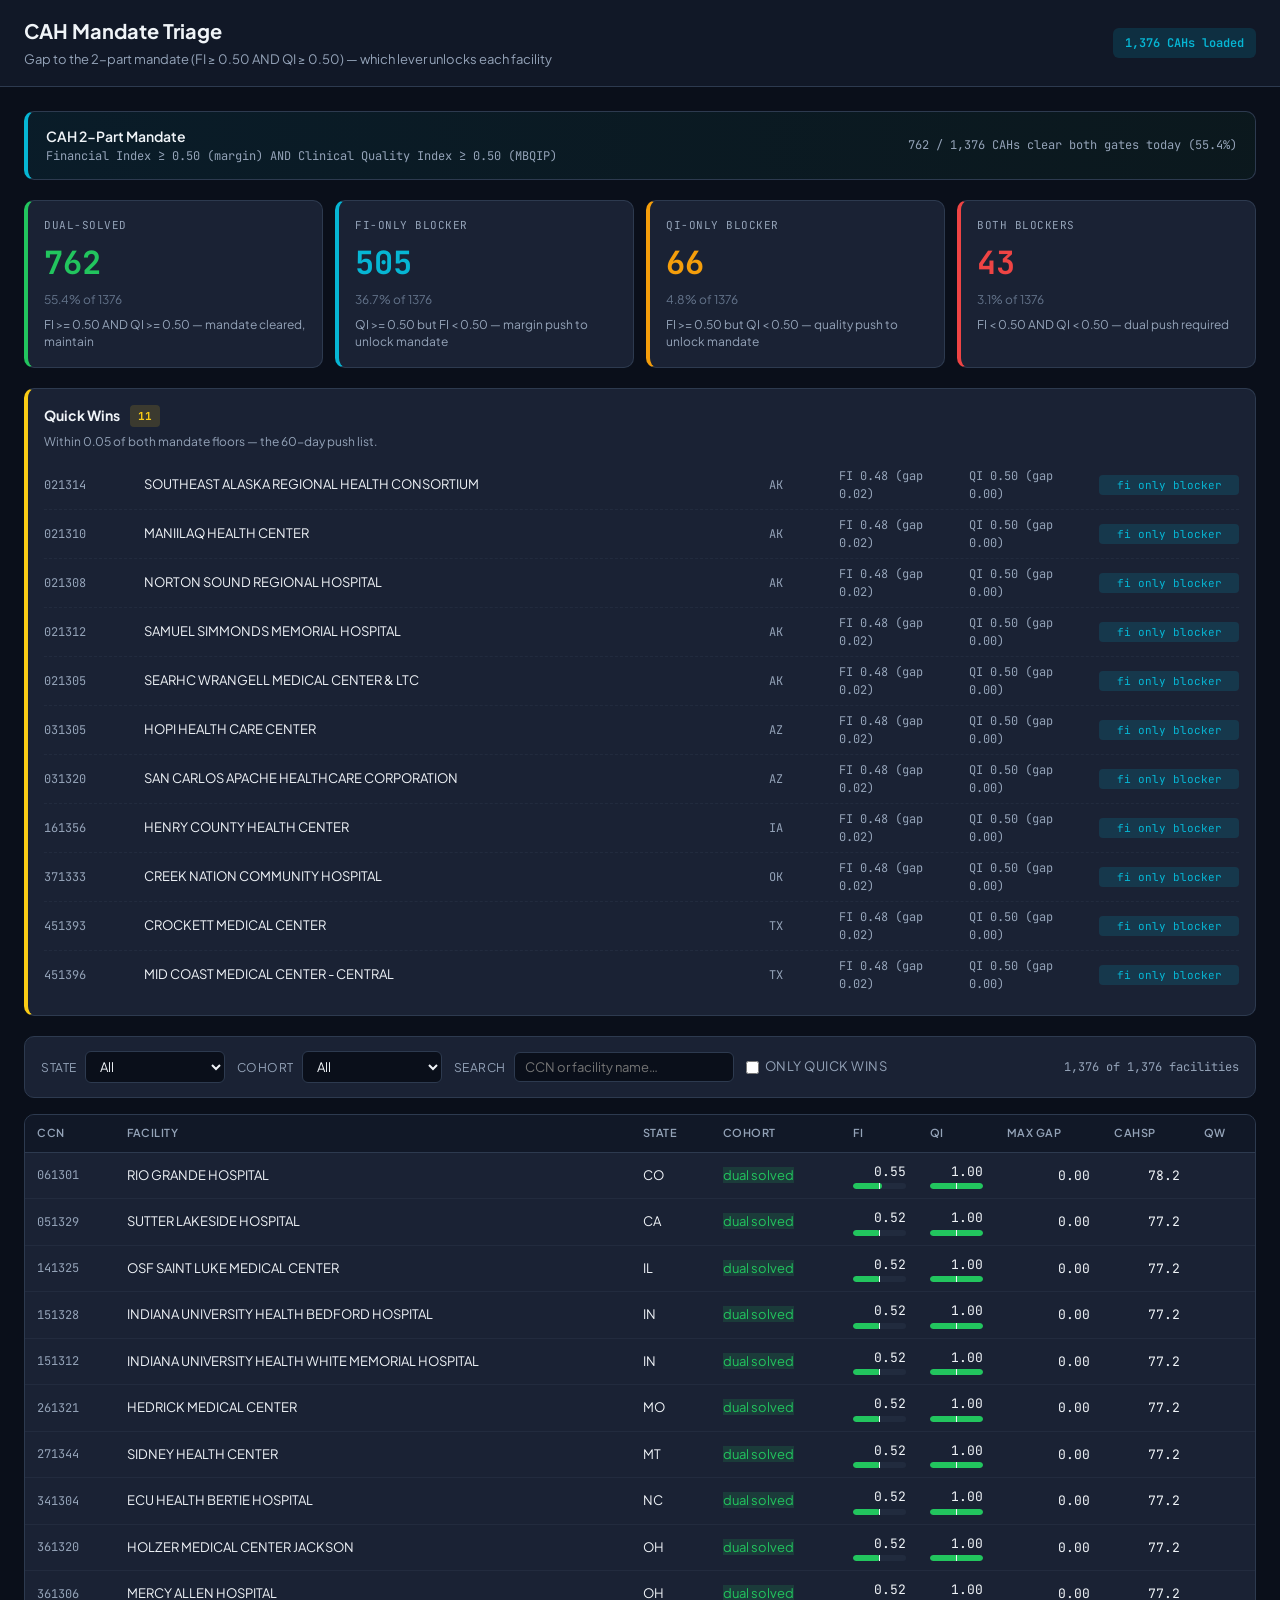
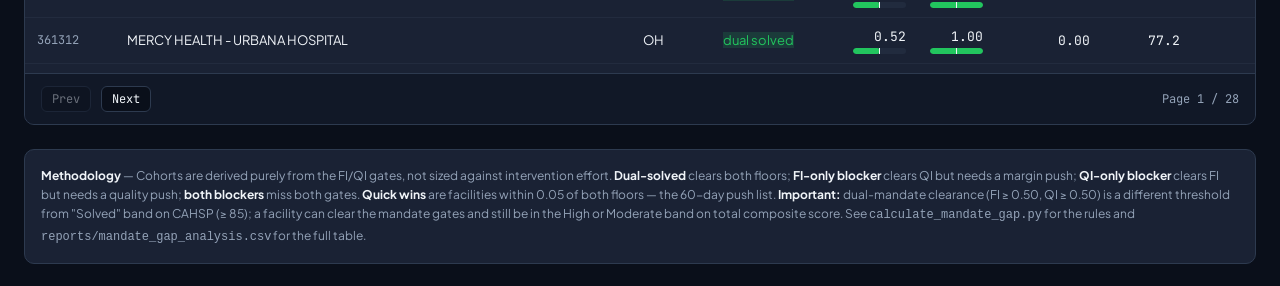
==== dashboard/mandate.html @ de5545c9 "feat(mandate): add 2-part mandate gap analysis and triage dashboard Classify every CAH against the d" ====
<!DOCTYPE html>
<html lang="en">
<head>
<meta charset="UTF-8">
<meta name="viewport" content="width=device-width, initial-scale=1.0">
<title>CAH Mandate Triage — Gap to FI ≥ 0.50 AND QI ≥ 0.50</title>
<link rel="preconnect" href="https://fonts.googleapis.com">
<link rel="preconnect" href="https://fonts.gstatic.com" crossorigin>
<link href="https://fonts.googleapis.com/css2?family=JetBrains+Mono:wght@400;500;600&family=Plus+Jakarta+Sans:wght@400;500;600;700&display=swap" rel="stylesheet">
<style>
:root {
    --bg-primary: #0a0f1a;
    --bg-secondary: #111827;
    --bg-card: #1a2234;
    --border: #2d3a4f;
    --text-primary: #f0f4f8;
    --text-secondary: #94a3b8;
    --text-muted: #64748b;
    --solved: #22c55e;
    --qi-blocker: #f59e0b;
    --fi-blocker: #06b6d4;
    --both-blockers: #ef4444;
    --accent: #06b6d4;
    --quick-win: #facc15;
}
* { margin: 0; padding: 0; box-sizing: border-box; }
body {
    font-family: 'Plus Jakarta Sans', system-ui, sans-serif;
    background: var(--bg-primary); color: var(--text-primary);
    min-height: 100vh; line-height: 1.5;
}
.container { max-width: 1600px; margin: 0 auto; padding: 24px; }
header {
    display: flex; justify-content: space-between; align-items: center;
    padding: 16px 24px; background: var(--bg-secondary);
    border-bottom: 1px solid var(--border);
}
header h1 { font-size: 20px; font-weight: 700; }
header .subtitle { color: var(--text-secondary); font-size: 13px; margin-top: 4px; }
.status-chip {
    display: inline-block; padding: 6px 12px; border-radius: 6px;
    font-size: 12px; font-weight: 600; background: rgba(6, 182, 212, 0.15);
    color: var(--accent); font-family: 'JetBrains Mono', monospace;
}

.cohort-grid { display: grid; grid-template-columns: repeat(4, 1fr); gap: 12px; margin-bottom: 20px; }
.cohort-card {
    background: var(--bg-card); border: 1px solid var(--border);
    border-left-width: 4px;
    border-radius: 10px; padding: 16px;
}
.cohort-card.dual_solved { border-left-color: var(--solved); }
.cohort-card.qi_only_blocker { border-left-color: var(--qi-blocker); }
.cohort-card.fi_only_blocker { border-left-color: var(--fi-blocker); }
.cohort-card.both_blockers { border-left-color: var(--both-blockers); }
.cohort-card .label {
    font-family: 'JetBrains Mono', monospace; font-size: 11px;
    color: var(--text-secondary); text-transform: uppercase; letter-spacing: 0.5px;
}
.cohort-card .value {
    font-size: 32px; font-weight: 700; margin: 6px 0 4px 0;
    font-family: 'JetBrains Mono', monospace;
}
.cohort-card.dual_solved .value { color: var(--solved); }
.cohort-card.qi_only_blocker .value { color: var(--qi-blocker); }
.cohort-card.fi_only_blocker .value { color: var(--fi-blocker); }
.cohort-card.both_blockers .value { color: var(--both-blockers); }
.cohort-card .pct { font-size: 12px; color: var(--text-muted); margin-bottom: 8px; }
.cohort-card .desc { font-size: 12px; color: var(--text-secondary); line-height: 1.4; }

.mandate-banner {
    background: linear-gradient(90deg, rgba(6, 182, 212, 0.08), rgba(34, 197, 94, 0.05));
    border: 1px solid var(--border); border-left: 4px solid var(--accent);
    padding: 14px 18px; border-radius: 10px; margin-bottom: 20px;
    display: flex; justify-content: space-between; align-items: center; gap: 16px;
}
.mandate-banner .title { font-weight: 600; font-size: 14px; }
.mandate-banner .gates {
    font-family: 'JetBrains Mono', monospace; color: var(--text-secondary);
    font-size: 12px;
}

.quick-wins {
    background: var(--bg-card); border: 1px solid var(--border);
    border-left: 4px solid var(--quick-win);
    border-radius: 10px; padding: 16px; margin-bottom: 20px;
}
.quick-wins h2 { font-size: 14px; margin-bottom: 6px; display: flex; align-items: center; gap: 10px; }
.quick-wins .badge {
    display: inline-block; background: rgba(250, 204, 21, 0.15);
    color: var(--quick-win); font-family: 'JetBrains Mono', monospace;
    font-size: 11px; padding: 3px 8px; border-radius: 4px;
}
.quick-wins .hint { color: var(--text-secondary); font-size: 12px; margin-bottom: 10px; }
.quick-wins ul { list-style: none; }
.quick-wins li {
    display: grid; grid-template-columns: 90px 1fr 60px 120px 120px 140px;
    gap: 10px; padding: 6px 0; font-size: 13px;
    border-bottom: 1px dashed rgba(45, 58, 79, 0.4);
    align-items: center;
}
.quick-wins li:last-child { border-bottom: none; }
.quick-wins li .ccn { font-family: 'JetBrains Mono', monospace; color: var(--text-secondary); font-size: 12px; }
.quick-wins li .name { color: var(--text-primary); }
.quick-wins li .st { font-family: 'JetBrains Mono', monospace; color: var(--text-secondary); font-size: 12px; }
.quick-wins li .gap {
    font-family: 'JetBrains Mono', monospace; font-size: 12px;
    color: var(--text-secondary);
}
.quick-wins li .cohort-tag {
    font-family: 'JetBrains Mono', monospace; font-size: 11px;
    padding: 2px 8px; border-radius: 4px; text-align: center;
}
.cohort-tag.qi_only_blocker { background: rgba(245, 158, 11, 0.15); color: var(--qi-blocker); }
.cohort-tag.fi_only_blocker { background: rgba(6, 182, 212, 0.15); color: var(--fi-blocker); }
.cohort-tag.both_blockers { background: rgba(239, 68, 68, 0.15); color: var(--both-blockers); }
.cohort-tag.dual_solved { background: rgba(34, 197, 94, 0.15); color: var(--solved); }

.filters {
    display: flex; gap: 12px; margin-bottom: 16px; flex-wrap: wrap;
    background: var(--bg-card); border: 1px solid var(--border);
    border-radius: 10px; padding: 14px 16px; align-items: center;
}
.filters label { font-size: 12px; color: var(--text-secondary); text-transform: uppercase; letter-spacing: 0.5px; margin-right: 8px; }
.filters select, .filters input[type="text"] {
    background: var(--bg-primary); color: var(--text-primary);
    border: 1px solid var(--border); border-radius: 6px;
    padding: 6px 10px; font-family: inherit; font-size: 13px; min-width: 140px;
}
.filters input[type="text"] { min-width: 220px; }
.filters .count-chip { margin-left: auto; font-family: 'JetBrains Mono', monospace; font-size: 12px; color: var(--text-secondary); }
.filters .quick-win-toggle {
    display: inline-flex; align-items: center; gap: 6px;
    color: var(--text-secondary); font-size: 13px; cursor: pointer;
}
.filters .quick-win-toggle input { accent-color: var(--quick-win); }

.table-wrap { background: var(--bg-card); border: 1px solid var(--border); border-radius: 10px; overflow: hidden; }
table.facility-table { width: 100%; border-collapse: collapse; font-size: 13px; }
.facility-table th {
    position: sticky; top: 0; background: var(--bg-secondary); color: var(--text-secondary);
    text-align: left; font-weight: 600; font-size: 11px; text-transform: uppercase; letter-spacing: 0.5px;
    padding: 10px 12px; border-bottom: 1px solid var(--border); cursor: pointer; user-select: none;
}
.facility-table th:hover { color: var(--text-primary); }
.facility-table tbody tr { border-bottom: 1px solid rgba(45, 58, 79, 0.4); }
.facility-table tbody tr:hover { background: rgba(6, 182, 212, 0.06); }
.facility-table tbody tr.qw-row { background: rgba(250, 204, 21, 0.04); }
.facility-table td { padding: 9px 12px; color: var(--text-primary); }
.facility-table td.mono { font-family: 'JetBrains Mono', monospace; font-size: 12px; color: var(--text-secondary); }
.facility-table td.numeric { font-family: 'JetBrains Mono', monospace; text-align: right; }
.bar {
    position: relative; background: rgba(45, 58, 79, 0.4);
    border-radius: 4px; height: 6px; width: 100%; max-width: 120px;
    margin-top: 2px; overflow: hidden;
}
.bar .fill { position: absolute; left: 0; top: 0; bottom: 0; border-radius: 4px; }
.bar .floor-line {
    position: absolute; top: -2px; bottom: -2px; width: 1px;
    background: var(--text-primary); left: 50%;
}
.bar .fill.fi { background: var(--fi-blocker); }
.bar .fill.qi { background: var(--qi-blocker); }
.bar .fill.pass { background: var(--solved); }
.qw-badge {
    font-family: 'JetBrains Mono', monospace; font-size: 10px;
    padding: 2px 6px; border-radius: 4px;
    background: rgba(250, 204, 21, 0.15); color: var(--quick-win);
}

.pager { display: flex; gap: 10px; padding: 12px 16px; align-items: center; border-top: 1px solid var(--border); background: var(--bg-secondary); font-family: 'JetBrains Mono', monospace; font-size: 12px; color: var(--text-secondary); }
.pager button { background: var(--bg-primary); color: var(--text-primary); border: 1px solid var(--border); border-radius: 6px; padding: 4px 10px; font-family: inherit; font-size: 12px; cursor: pointer; }
.pager button:disabled { opacity: 0.4; cursor: not-allowed; }
.pager .pager-info { margin-left: auto; }

.loading { text-align: center; padding: 40px; color: var(--text-muted); }
.methodology {
    margin-top: 24px; padding: 16px; border: 1px solid var(--border);
    background: var(--bg-card); border-radius: 10px;
    font-size: 12px; color: var(--text-secondary); line-height: 1.6;
}
.methodology strong { color: var(--text-primary); }
</style>
</head>
<body>
<header>
    <div>
        <h1>CAH Mandate Triage</h1>
        <div class="subtitle">Gap to the 2-part mandate (FI ≥ 0.50 AND QI ≥ 0.50) — which lever unlocks each facility</div>
    </div>
    <div class="status-chip" id="data-status">Loading…</div>
</header>

<div class="container">
    <div class="mandate-banner">
        <div>
            <div class="title">CAH 2-Part Mandate</div>
            <div class="gates">Financial Index ≥ 0.50 (margin) AND Clinical Quality Index ≥ 0.50 (MBQIP)</div>
        </div>
        <div id="mandate-progress" class="gates"></div>
    </div>

    <div class="cohort-grid" id="cohort-grid"></div>

    <div class="quick-wins" id="quick-wins"></div>

    <div class="filters">
        <div><label>State</label><select id="filter-state"><option value="">All</option></select></div>
        <div><label>Cohort</label><select id="filter-cohort">
            <option value="">All</option>
            <option value="dual_solved">Dual-solved</option>
            <option value="qi_only_blocker">QI-only blocker</option>
            <option value="fi_only_blocker">FI-only blocker</option>
            <option value="both_blockers">Both blockers</option>
        </select></div>
        <div><label>Search</label><input type="text" id="filter-search" placeholder="CCN or facility name…"></div>
        <label class="quick-win-toggle"><input type="checkbox" id="filter-qw"> Only quick wins</label>
        <span class="count-chip" id="count-chip"></span>
    </div>

    <div class="table-wrap">
        <div style="max-height: 62vh; overflow: auto;">
            <table class="facility-table">
                <thead>
                    <tr>
                        <th data-sort="ccn">CCN</th>
                        <th data-sort="facility_name">Facility</th>
                        <th data-sort="state">State</th>
                        <th data-sort="cohort">Cohort</th>
                        <th data-sort="fi">FI</th>
                        <th data-sort="qi">QI</th>
                        <th data-sort="max_gap">Max Gap</th>
                        <th data-sort="cahsp">CAHSP</th>
                        <th data-sort="is_quick_win">QW</th>
                    </tr>
                </thead>
                <tbody id="facility-tbody">
                    <tr><td colspan="9" class="loading">Loading facilities…</td></tr>
                </tbody>
            </table>
        </div>
        <div class="pager">
            <button id="prev-btn">Prev</button>
            <button id="next-btn">Next</button>
            <span class="pager-info" id="pager-info"></span>
        </div>
    </div>

    <div class="methodology">
        <strong>Methodology</strong> — Cohorts are derived purely from the FI/QI gates, not sized against intervention effort.
        <strong>Dual-solved</strong> clears both floors; <strong>FI-only blocker</strong> clears QI but needs a margin push;
        <strong>QI-only blocker</strong> clears FI but needs a quality push; <strong>both blockers</strong> miss both gates.
        <strong>Quick wins</strong> are facilities within 0.05 of both floors — the 60-day push list.
        <strong>Important:</strong> dual-mandate clearance (FI ≥ 0.50, QI ≥ 0.50) is a different threshold from
        "Solved" band on CAHSP (≥ 85); a facility can clear the mandate gates and still be in the High or Moderate band
        on total composite score. See <code>calculate_mandate_gap.py</code> for the rules and
        <code>reports/mandate_gap_analysis.csv</code> for the full table.
    </div>
</div>

<script>
const REPORTS = '../reports/';
const PAGE_SIZE = 50;
const FI_FLOOR = 0.5;
const QI_FLOOR = 0.5;

let rows = [];
let filtered = [];
let sortKey = 'max_gap';
let sortDesc = false;
let page = 0;

async function fetchCSV(path) {
    const text = await fetch(path).then(r => r.text());
    const lines = text.split(/\r?\n/).filter(Boolean);
    const header = parseCSVLine(lines[0]);
    return lines.slice(1).map(line => {
        const vals = parseCSVLine(line);
        const obj = {}; header.forEach((k, i) => obj[k] = vals[i]);
        return obj;
    });
}
function parseCSVLine(line) {
    const out = []; let cur = '', inQ = false;
    for (let i = 0; i < line.length; i++) {
        const c = line[i];
        if (inQ) {
            if (c === '"' && line[i+1] === '"') { cur += '"'; i++; }
            else if (c === '"') inQ = false;
            else cur += c;
        } else {
            if (c === ',') { out.push(cur); cur = ''; }
            else if (c === '"') inQ = true;
            else cur += c;
        }
    }
    out.push(cur); return out;
}

function renderCohorts(summary) {
    const order = ['dual_solved', 'fi_only_blocker', 'qi_only_blocker', 'both_blockers'];
    const labels = {
        dual_solved: 'Dual-Solved',
        fi_only_blocker: 'FI-Only Blocker',
        qi_only_blocker: 'QI-Only Blocker',
        both_blockers: 'Both Blockers',
    };
    document.getElementById('cohort-grid').innerHTML = order.map(k => {
        const c = summary.cohorts[k] || { count: 0, description: '' };
        const pct = summary.total_facilities
            ? (c.count / summary.total_facilities * 100).toFixed(1)
            : '0.0';
        return `<div class="cohort-card ${k}">
            <div class="label">${labels[k]}</div>
            <div class="value">${c.count}</div>
            <div class="pct">${pct}% of ${summary.total_facilities}</div>
            <div class="desc">${c.description}</div>
        </div>`;
    }).join('');

    const dual = summary.cohorts.dual_solved?.count || 0;
    const total = summary.total_facilities || 0;
    const pct = total ? (dual / total * 100).toFixed(1) : '0.0';
    document.getElementById('mandate-progress').textContent =
        `${dual.toLocaleString()} / ${total.toLocaleString()} CAHs clear both gates today (${pct}%)`;
}

function renderQuickWins(summary) {
    const qw = summary.quick_wins || { count: 0, facilities: [], headroom: 0.05 };
    const container = document.getElementById('quick-wins');
    if (!qw.count) {
        container.innerHTML = `
            <h2>Quick Wins <span class="badge">${qw.count}</span></h2>
            <div class="hint">No facilities within ${qw.headroom.toFixed(2)} of both mandate floors.</div>`;
        return;
    }
    container.innerHTML = `
        <h2>Quick Wins <span class="badge">${qw.count}</span></h2>
        <div class="hint">Within ${qw.headroom.toFixed(2)} of both mandate floors — the 60-day push list.</div>
        <ul>${qw.facilities.map(f => `
            <li>
                <span class="ccn">${f.ccn}</span>
                <span class="name">${f.name}</span>
                <span class="st">${f.state}</span>
                <span class="gap">FI ${f.fi.toFixed(2)} (gap ${f.fi_gap.toFixed(2)})</span>
                <span class="gap">QI ${f.qi.toFixed(2)} (gap ${f.qi_gap.toFixed(2)})</span>
                <span class="cohort-tag ${f.cohort}">${f.cohort.replace(/_/g, ' ')}</span>
            </li>`).join('')}</ul>`;
}

function applyFilters() {
    const st = document.getElementById('filter-state').value;
    const coh = document.getElementById('filter-cohort').value;
    const qwOnly = document.getElementById('filter-qw').checked;
    const q = document.getElementById('filter-search').value.trim().toLowerCase();
    filtered = rows.filter(r =>
        (!st || r.state === st) &&
        (!coh || r.cohort === coh) &&
        (!qwOnly || r.is_quick_win === 'True') &&
        (!q || r.ccn.toLowerCase().includes(q) || r.facility_name.toLowerCase().includes(q))
    );
    page = 0;
    renderTable();
}

function barFor(value, floor, isPass) {
    const pct = Math.min(100, Math.max(0, value * 100));
    const cls = isPass ? 'pass' : (floor === FI_FLOOR ? 'fi' : 'qi');
    return `<div class="bar"><div class="fill ${cls}" style="width: ${pct}%"></div><div class="floor-line"></div></div>`;
}

function renderTable() {
    const tbody = document.getElementById('facility-tbody');
    const sorted = [...filtered].sort((a, b) => {
        let av = a[sortKey], bv = b[sortKey];
        const an = parseFloat(av), bn = parseFloat(bv);
        if (!isNaN(an) && !isNaN(bn)) { av = an; bv = bn; }
        if (av < bv) return sortDesc ? 1 : -1;
        if (av > bv) return sortDesc ? -1 : 1;
        return 0;
    });
    const total = sorted.length;
    const maxPage = Math.max(0, Math.ceil(total / PAGE_SIZE) - 1);
    if (page > maxPage) page = maxPage;
    const slice = sorted.slice(page * PAGE_SIZE, page * PAGE_SIZE + PAGE_SIZE);
    if (!slice.length) {
        tbody.innerHTML = `<tr><td colspan="9" class="loading">No facilities match these filters.</td></tr>`;
    } else {
        tbody.innerHTML = slice.map(r => {
            const fi = parseFloat(r.fi), qi = parseFloat(r.qi);
            return `<tr class="${r.is_quick_win === 'True' ? 'qw-row' : ''}">
                <td class="mono">${r.ccn}</td>
                <td>${r.facility_name}</td>
                <td>${r.state}</td>
                <td><span class="cohort-tag ${r.cohort}">${r.cohort.replace(/_/g, ' ')}</span></td>
                <td class="numeric">${fi.toFixed(2)}${barFor(fi, FI_FLOOR, fi >= FI_FLOOR)}</td>
                <td class="numeric">${qi.toFixed(2)}${barFor(qi, QI_FLOOR, qi >= QI_FLOOR)}</td>
                <td class="numeric">${parseFloat(r.max_gap).toFixed(2)}</td>
                <td class="numeric">${parseFloat(r.cahsp).toFixed(1)}</td>
                <td>${r.is_quick_win === 'True' ? '<span class="qw-badge">QW</span>' : ''}</td>
            </tr>`;
        }).join('');
    }
    document.getElementById('count-chip').textContent =
        `${total.toLocaleString()} of ${rows.length.toLocaleString()} facilities`;
    document.getElementById('pager-info').textContent = `Page ${page + 1} / ${maxPage + 1}`;
    document.getElementById('prev-btn').disabled = page === 0;
    document.getElementById('next-btn').disabled = page >= maxPage;
}

async function init() {
    try {
        const [csvRows, summary] = await Promise.all([
            fetchCSV(REPORTS + 'mandate_gap_analysis.csv'),
            fetch(REPORTS + 'mandate_cohort_summary.json').then(r => r.json()),
        ]);
        rows = csvRows;
        filtered = rows;
        renderCohorts(summary);
        renderQuickWins(summary);

        const stateSel = document.getElementById('filter-state');
        const states = [...new Set(rows.map(r => r.state))].filter(Boolean).sort();
        states.forEach(s => {
            const opt = document.createElement('option');
            opt.value = s; opt.textContent = s;
            stateSel.appendChild(opt);
        });

        document.querySelectorAll('.facility-table th').forEach(th => {
            th.addEventListener('click', () => {
                const k = th.dataset.sort;
                if (sortKey === k) sortDesc = !sortDesc;
                else { sortKey = k; sortDesc = ['fi','qi','cahsp','is_quick_win'].includes(k); }
                renderTable();
            });
        });
        document.getElementById('filter-state').addEventListener('change', applyFilters);
        document.getElementById('filter-cohort').addEventListener('change', applyFilters);
        document.getElementById('filter-qw').addEventListener('change', applyFilters);
        document.getElementById('filter-search').addEventListener('input', applyFilters);
        document.getElementById('prev-btn').addEventListener('click', () => { if (page > 0) { page--; renderTable(); }});
        document.getElementById('next-btn').addEventListener('click', () => { page++; renderTable(); });

        document.getElementById('data-status').textContent = `${rows.length.toLocaleString()} CAHs loaded`;
        renderTable();
    } catch (e) {
        document.getElementById('data-status').textContent = 'Error loading data';
        document.getElementById('facility-tbody').innerHTML =
            `<tr><td colspan="9" class="loading">Could not load reports: ${e.message}</td></tr>`;
    }
}
init();
</script>
</body>
</html>
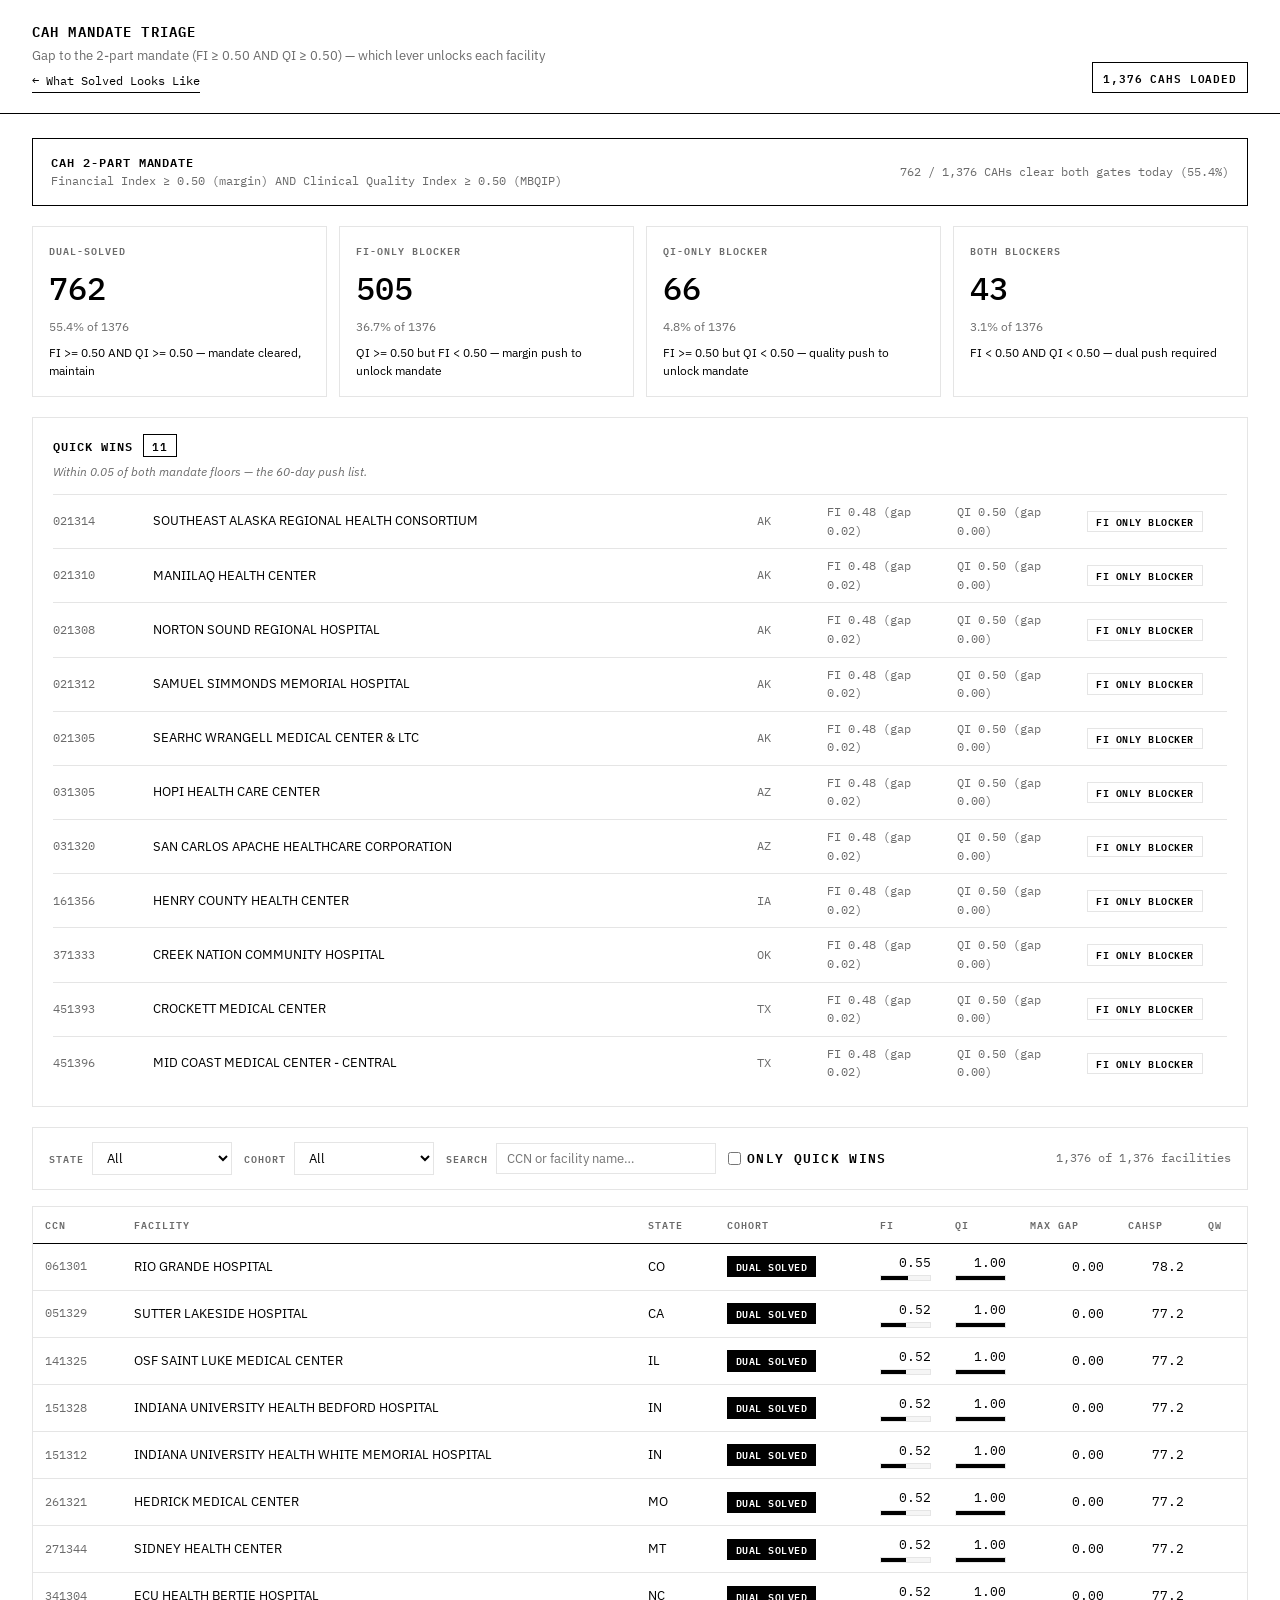
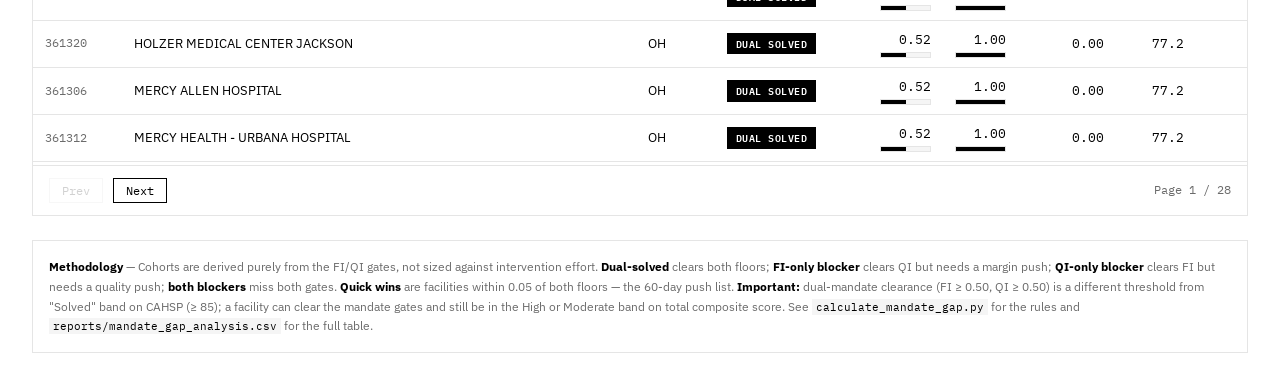
==== commit 786b91a0: "feat(ui): minimalist Palantir redesign reflecting the PR #10 mandate narrative Replace the cyber-aes" ====
--- a/dashboard/mandate.html
+++ b/dashboard/mandate.html
@@ -6,180 +6,201 @@
 <title>CAH Mandate Triage — Gap to FI ≥ 0.50 AND QI ≥ 0.50</title>
 <link rel="preconnect" href="https://fonts.googleapis.com">
 <link rel="preconnect" href="https://fonts.gstatic.com" crossorigin>
-<link href="https://fonts.googleapis.com/css2?family=JetBrains+Mono:wght@400;500;600&family=Plus+Jakarta+Sans:wght@400;500;600;700&display=swap" rel="stylesheet">
+<link href="https://fonts.googleapis.com/css2?family=IBM+Plex+Sans:wght@300;400;500;600;700&family=IBM+Plex+Mono:wght@400;500;600&display=swap" rel="stylesheet">
 <style>
 :root {
-    --bg-primary: #0a0f1a;
-    --bg-secondary: #111827;
-    --bg-card: #1a2234;
-    --border: #2d3a4f;
-    --text-primary: #f0f4f8;
-    --text-secondary: #94a3b8;
-    --text-muted: #64748b;
-    --solved: #22c55e;
-    --qi-blocker: #f59e0b;
-    --fi-blocker: #06b6d4;
-    --both-blockers: #ef4444;
-    --accent: #06b6d4;
-    --quick-win: #facc15;
+    --bg: #ffffff;
+    --fg: #000000;
+    --muted: #6b6b6b;
+    --border: #e5e5e5;
+    --hover: #f5f5f5;
 }
 * { margin: 0; padding: 0; box-sizing: border-box; }
 body {
-    font-family: 'Plus Jakarta Sans', system-ui, sans-serif;
-    background: var(--bg-primary); color: var(--text-primary);
-    min-height: 100vh; line-height: 1.5;
-}
-.container { max-width: 1600px; margin: 0 auto; padding: 24px; }
+    font-family: 'IBM Plex Sans', -apple-system, BlinkMacSystemFont, 'Segoe UI', sans-serif;
+    background: var(--bg); color: var(--fg);
+    min-height: 100vh; line-height: 1.55; font-size: 15px;
+    -webkit-font-smoothing: antialiased;
+}
+a { color: var(--fg); text-decoration: underline; text-underline-offset: 2px; }
+.container { max-width: 1600px; margin: 0 auto; padding: 24px 32px; }
 header {
-    display: flex; justify-content: space-between; align-items: center;
-    padding: 16px 24px; background: var(--bg-secondary);
-    border-bottom: 1px solid var(--border);
-}
-header h1 { font-size: 20px; font-weight: 700; }
-header .subtitle { color: var(--text-secondary); font-size: 13px; margin-top: 4px; }
+    display: flex; justify-content: space-between; align-items: flex-end;
+    padding: 20px 32px; border-bottom: 1px solid var(--fg);
+    max-width: 1600px; margin: 0 auto;
+}
+header h1 {
+    font-family: 'IBM Plex Mono', monospace;
+    font-size: 14px; font-weight: 600; letter-spacing: 0.08em; text-transform: uppercase;
+}
+header .subtitle { color: var(--muted); font-size: 13px; margin-top: 4px; max-width: 720px; }
+header .back-link {
+    font-family: 'IBM Plex Mono', monospace; font-size: 12px;
+    text-decoration: none; border-bottom: 1px solid var(--fg); padding-bottom: 2px;
+    margin-top: 6px; display: inline-block;
+}
 .status-chip {
-    display: inline-block; padding: 6px 12px; border-radius: 6px;
-    font-size: 12px; font-weight: 600; background: rgba(6, 182, 212, 0.15);
-    color: var(--accent); font-family: 'JetBrains Mono', monospace;
+    display: inline-block; padding: 6px 10px; border: 1px solid var(--fg);
+    font-size: 11px; font-weight: 600;
+    font-family: 'IBM Plex Mono', monospace; letter-spacing: 0.08em; text-transform: uppercase;
 }
 
 .cohort-grid { display: grid; grid-template-columns: repeat(4, 1fr); gap: 12px; margin-bottom: 20px; }
 .cohort-card {
-    background: var(--bg-card); border: 1px solid var(--border);
-    border-left-width: 4px;
-    border-radius: 10px; padding: 16px;
-}
-.cohort-card.dual_solved { border-left-color: var(--solved); }
-.cohort-card.qi_only_blocker { border-left-color: var(--qi-blocker); }
-.cohort-card.fi_only_blocker { border-left-color: var(--fi-blocker); }
-.cohort-card.both_blockers { border-left-color: var(--both-blockers); }
+    background: var(--bg); border: 1px solid var(--border);
+    padding: 16px;
+}
 .cohort-card .label {
-    font-family: 'JetBrains Mono', monospace; font-size: 11px;
-    color: var(--text-secondary); text-transform: uppercase; letter-spacing: 0.5px;
+    font-family: 'IBM Plex Mono', monospace; font-size: 10px;
+    color: var(--muted); text-transform: uppercase; letter-spacing: 0.1em; font-weight: 600;
 }
 .cohort-card .value {
-    font-size: 32px; font-weight: 700; margin: 6px 0 4px 0;
-    font-family: 'JetBrains Mono', monospace;
-}
-.cohort-card.dual_solved .value { color: var(--solved); }
-.cohort-card.qi_only_blocker .value { color: var(--qi-blocker); }
-.cohort-card.fi_only_blocker .value { color: var(--fi-blocker); }
-.cohort-card.both_blockers .value { color: var(--both-blockers); }
-.cohort-card .pct { font-size: 12px; color: var(--text-muted); margin-bottom: 8px; }
-.cohort-card .desc { font-size: 12px; color: var(--text-secondary); line-height: 1.4; }
+    font-size: 32px; font-weight: 500; margin: 6px 0 4px 0;
+    font-family: 'IBM Plex Mono', monospace;
+    font-variant-numeric: tabular-nums; color: var(--fg);
+}
+.cohort-card .pct { font-size: 12px; color: var(--muted); margin-bottom: 8px; }
+.cohort-card .desc { font-size: 12px; color: var(--fg); line-height: 1.5; }
 
 .mandate-banner {
-    background: linear-gradient(90deg, rgba(6, 182, 212, 0.08), rgba(34, 197, 94, 0.05));
-    border: 1px solid var(--border); border-left: 4px solid var(--accent);
-    padding: 14px 18px; border-radius: 10px; margin-bottom: 20px;
+    background: var(--bg);
+    border: 1px solid var(--fg);
+    padding: 14px 18px; margin-bottom: 20px;
     display: flex; justify-content: space-between; align-items: center; gap: 16px;
 }
-.mandate-banner .title { font-weight: 600; font-size: 14px; }
+.mandate-banner .title {
+    font-family: 'IBM Plex Mono', monospace;
+    font-weight: 600; font-size: 12px; letter-spacing: 0.08em; text-transform: uppercase;
+}
 .mandate-banner .gates {
-    font-family: 'JetBrains Mono', monospace; color: var(--text-secondary);
+    font-family: 'IBM Plex Mono', monospace; color: var(--muted);
     font-size: 12px;
 }
 
 .quick-wins {
-    background: var(--bg-card); border: 1px solid var(--border);
-    border-left: 4px solid var(--quick-win);
-    border-radius: 10px; padding: 16px; margin-bottom: 20px;
-}
-.quick-wins h2 { font-size: 14px; margin-bottom: 6px; display: flex; align-items: center; gap: 10px; }
+    background: var(--bg); border: 1px solid var(--border);
+    padding: 16px 20px; margin-bottom: 20px;
+}
+.quick-wins h2 {
+    font-family: 'IBM Plex Mono', monospace;
+    font-size: 12px; font-weight: 600; letter-spacing: 0.08em; text-transform: uppercase;
+    margin-bottom: 6px; display: flex; align-items: center; gap: 10px;
+}
 .quick-wins .badge {
-    display: inline-block; background: rgba(250, 204, 21, 0.15);
-    color: var(--quick-win); font-family: 'JetBrains Mono', monospace;
-    font-size: 11px; padding: 3px 8px; border-radius: 4px;
-}
-.quick-wins .hint { color: var(--text-secondary); font-size: 12px; margin-bottom: 10px; }
-.quick-wins ul { list-style: none; }
+    display: inline-block; border: 1px solid var(--fg);
+    font-family: 'IBM Plex Mono', monospace;
+    font-size: 11px; padding: 2px 8px;
+    color: var(--fg); background: var(--bg);
+}
+.quick-wins .hint { color: var(--muted); font-size: 12px; margin-bottom: 12px; font-style: italic; }
+.quick-wins ul { list-style: none; border-top: 1px solid var(--border); }
 .quick-wins li {
     display: grid; grid-template-columns: 90px 1fr 60px 120px 120px 140px;
-    gap: 10px; padding: 6px 0; font-size: 13px;
-    border-bottom: 1px dashed rgba(45, 58, 79, 0.4);
+    gap: 10px; padding: 8px 0; font-size: 13px;
+    border-bottom: 1px solid var(--border);
     align-items: center;
 }
 .quick-wins li:last-child { border-bottom: none; }
-.quick-wins li .ccn { font-family: 'JetBrains Mono', monospace; color: var(--text-secondary); font-size: 12px; }
-.quick-wins li .name { color: var(--text-primary); }
-.quick-wins li .st { font-family: 'JetBrains Mono', monospace; color: var(--text-secondary); font-size: 12px; }
+.quick-wins li .ccn { font-family: 'IBM Plex Mono', monospace; color: var(--muted); font-size: 12px; font-variant-numeric: tabular-nums; }
+.quick-wins li .name { color: var(--fg); }
+.quick-wins li .st { font-family: 'IBM Plex Mono', monospace; color: var(--muted); font-size: 12px; }
 .quick-wins li .gap {
-    font-family: 'JetBrains Mono', monospace; font-size: 12px;
-    color: var(--text-secondary);
-}
-.quick-wins li .cohort-tag {
-    font-family: 'JetBrains Mono', monospace; font-size: 11px;
-    padding: 2px 8px; border-radius: 4px; text-align: center;
-}
-.cohort-tag.qi_only_blocker { background: rgba(245, 158, 11, 0.15); color: var(--qi-blocker); }
-.cohort-tag.fi_only_blocker { background: rgba(6, 182, 212, 0.15); color: var(--fi-blocker); }
-.cohort-tag.both_blockers { background: rgba(239, 68, 68, 0.15); color: var(--both-blockers); }
-.cohort-tag.dual_solved { background: rgba(34, 197, 94, 0.15); color: var(--solved); }
+    font-family: 'IBM Plex Mono', monospace; font-size: 12px;
+    color: var(--muted); font-variant-numeric: tabular-nums;
+}
+.quick-wins li .cohort-tag { justify-self: start; }
+.cohort-tag {
+    font-family: 'IBM Plex Mono', monospace; font-size: 10px; font-weight: 600;
+    padding: 2px 8px; border: 1px solid var(--border);
+    letter-spacing: 0.05em; text-transform: uppercase; color: var(--fg); display: inline-block;
+}
+.cohort-tag.dual_solved { background: var(--fg); color: var(--bg); border-color: var(--fg); }
 
 .filters {
     display: flex; gap: 12px; margin-bottom: 16px; flex-wrap: wrap;
-    background: var(--bg-card); border: 1px solid var(--border);
-    border-radius: 10px; padding: 14px 16px; align-items: center;
-}
-.filters label { font-size: 12px; color: var(--text-secondary); text-transform: uppercase; letter-spacing: 0.5px; margin-right: 8px; }
+    background: var(--bg); border: 1px solid var(--border);
+    padding: 14px 16px; align-items: center;
+}
+.filters label {
+    font-family: 'IBM Plex Mono', monospace;
+    font-size: 10px; color: var(--muted); text-transform: uppercase;
+    letter-spacing: 0.1em; margin-right: 8px; font-weight: 600;
+}
 .filters select, .filters input[type="text"] {
-    background: var(--bg-primary); color: var(--text-primary);
-    border: 1px solid var(--border); border-radius: 6px;
+    background: var(--bg); color: var(--fg);
+    border: 1px solid var(--border);
     padding: 6px 10px; font-family: inherit; font-size: 13px; min-width: 140px;
+    border-radius: 0;
+}
+.filters select:focus, .filters input[type="text"]:focus {
+    outline: none; border-color: var(--fg);
 }
 .filters input[type="text"] { min-width: 220px; }
-.filters .count-chip { margin-left: auto; font-family: 'JetBrains Mono', monospace; font-size: 12px; color: var(--text-secondary); }
+.filters .count-chip { margin-left: auto; font-family: 'IBM Plex Mono', monospace; font-size: 12px; color: var(--muted); }
 .filters .quick-win-toggle {
     display: inline-flex; align-items: center; gap: 6px;
-    color: var(--text-secondary); font-size: 13px; cursor: pointer;
-}
-.filters .quick-win-toggle input { accent-color: var(--quick-win); }
-
-.table-wrap { background: var(--bg-card); border: 1px solid var(--border); border-radius: 10px; overflow: hidden; }
+    color: var(--fg); font-size: 13px; cursor: pointer;
+}
+.filters .quick-win-toggle input { accent-color: var(--fg); }
+
+.table-wrap { background: var(--bg); border: 1px solid var(--border); overflow: hidden; }
 table.facility-table { width: 100%; border-collapse: collapse; font-size: 13px; }
 .facility-table th {
-    position: sticky; top: 0; background: var(--bg-secondary); color: var(--text-secondary);
-    text-align: left; font-weight: 600; font-size: 11px; text-transform: uppercase; letter-spacing: 0.5px;
-    padding: 10px 12px; border-bottom: 1px solid var(--border); cursor: pointer; user-select: none;
-}
-.facility-table th:hover { color: var(--text-primary); }
-.facility-table tbody tr { border-bottom: 1px solid rgba(45, 58, 79, 0.4); }
-.facility-table tbody tr:hover { background: rgba(6, 182, 212, 0.06); }
-.facility-table tbody tr.qw-row { background: rgba(250, 204, 21, 0.04); }
-.facility-table td { padding: 9px 12px; color: var(--text-primary); }
-.facility-table td.mono { font-family: 'JetBrains Mono', monospace; font-size: 12px; color: var(--text-secondary); }
-.facility-table td.numeric { font-family: 'JetBrains Mono', monospace; text-align: right; }
+    position: sticky; top: 0; background: var(--bg); color: var(--muted);
+    text-align: left; font-weight: 600; font-size: 10px; text-transform: uppercase; letter-spacing: 0.1em;
+    padding: 10px 12px; border-bottom: 1px solid var(--fg); cursor: pointer; user-select: none;
+    font-family: 'IBM Plex Mono', monospace;
+}
+.facility-table th:hover { color: var(--fg); }
+.facility-table tbody tr { border-bottom: 1px solid var(--border); }
+.facility-table tbody tr:hover { background: var(--hover); }
+.facility-table tbody tr.qw-row { background: var(--hover); }
+.facility-table td { padding: 9px 12px; color: var(--fg); }
+.facility-table td.mono { font-family: 'IBM Plex Mono', monospace; font-size: 12px; color: var(--muted); font-variant-numeric: tabular-nums; }
+.facility-table td.numeric { font-family: 'IBM Plex Mono', monospace; text-align: right; font-variant-numeric: tabular-nums; }
 .bar {
-    position: relative; background: rgba(45, 58, 79, 0.4);
-    border-radius: 4px; height: 6px; width: 100%; max-width: 120px;
+    position: relative; background: var(--hover);
+    border: 1px solid var(--border);
+    height: 6px; width: 100%; max-width: 120px;
     margin-top: 2px; overflow: hidden;
 }
-.bar .fill { position: absolute; left: 0; top: 0; bottom: 0; border-radius: 4px; }
+.bar .fill { position: absolute; left: 0; top: 0; bottom: 0; background: var(--fg); }
 .bar .floor-line {
     position: absolute; top: -2px; bottom: -2px; width: 1px;
-    background: var(--text-primary); left: 50%;
-}
-.bar .fill.fi { background: var(--fi-blocker); }
-.bar .fill.qi { background: var(--qi-blocker); }
-.bar .fill.pass { background: var(--solved); }
+    background: var(--fg); left: 50%;
+}
 .qw-badge {
-    font-family: 'JetBrains Mono', monospace; font-size: 10px;
-    padding: 2px 6px; border-radius: 4px;
-    background: rgba(250, 204, 21, 0.15); color: var(--quick-win);
-}
-
-.pager { display: flex; gap: 10px; padding: 12px 16px; align-items: center; border-top: 1px solid var(--border); background: var(--bg-secondary); font-family: 'JetBrains Mono', monospace; font-size: 12px; color: var(--text-secondary); }
-.pager button { background: var(--bg-primary); color: var(--text-primary); border: 1px solid var(--border); border-radius: 6px; padding: 4px 10px; font-family: inherit; font-size: 12px; cursor: pointer; }
-.pager button:disabled { opacity: 0.4; cursor: not-allowed; }
+    font-family: 'IBM Plex Mono', monospace; font-size: 10px; font-weight: 600;
+    padding: 2px 6px; border: 1px solid var(--fg);
+    background: var(--fg); color: var(--bg); letter-spacing: 0.05em;
+}
+
+.pager {
+    display: flex; gap: 10px; padding: 12px 16px; align-items: center;
+    border-top: 1px solid var(--border); background: var(--bg);
+    font-family: 'IBM Plex Mono', monospace; font-size: 12px; color: var(--muted);
+}
+.pager button {
+    background: var(--bg); color: var(--fg);
+    border: 1px solid var(--fg);
+    padding: 4px 12px; font-family: inherit; font-size: 12px; cursor: pointer;
+    border-radius: 0;
+}
+.pager button:hover:not(:disabled) { background: var(--fg); color: var(--bg); }
+.pager button:disabled { opacity: 0.3; cursor: not-allowed; border-color: var(--border); color: var(--muted); }
 .pager .pager-info { margin-left: auto; }
 
-.loading { text-align: center; padding: 40px; color: var(--text-muted); }
+.loading { text-align: center; padding: 40px; color: var(--muted); }
 .methodology {
     margin-top: 24px; padding: 16px; border: 1px solid var(--border);
-    background: var(--bg-card); border-radius: 10px;
-    font-size: 12px; color: var(--text-secondary); line-height: 1.6;
-}
-.methodology strong { color: var(--text-primary); }
+    background: var(--bg);
+    font-size: 12px; color: var(--muted); line-height: 1.65;
+}
+.methodology strong { color: var(--fg); }
+.methodology code {
+    font-family: 'IBM Plex Mono', monospace; font-size: 11px; color: var(--fg);
+    background: var(--hover); padding: 1px 4px;
+}
 </style>
 </head>
 <body>
@@ -187,6 +208,7 @@
     <div>
         <h1>CAH Mandate Triage</h1>
         <div class="subtitle">Gap to the 2-part mandate (FI ≥ 0.50 AND QI ≥ 0.50) — which lever unlocks each facility</div>
+        <a class="back-link" href="index.html#solved">&larr; What Solved Looks Like</a>
     </div>
     <div class="status-chip" id="data-status">Loading…</div>
 </header>
@@ -365,8 +387,7 @@
 
 function barFor(value, floor, isPass) {
     const pct = Math.min(100, Math.max(0, value * 100));
-    const cls = isPass ? 'pass' : (floor === FI_FLOOR ? 'fi' : 'qi');
-    return `<div class="bar"><div class="fill ${cls}" style="width: ${pct}%"></div><div class="floor-line"></div></div>`;
+    return `<div class="bar"><div class="fill" style="width: ${pct}%"></div><div class="floor-line"></div></div>`;
 }
 
 function renderTable() {
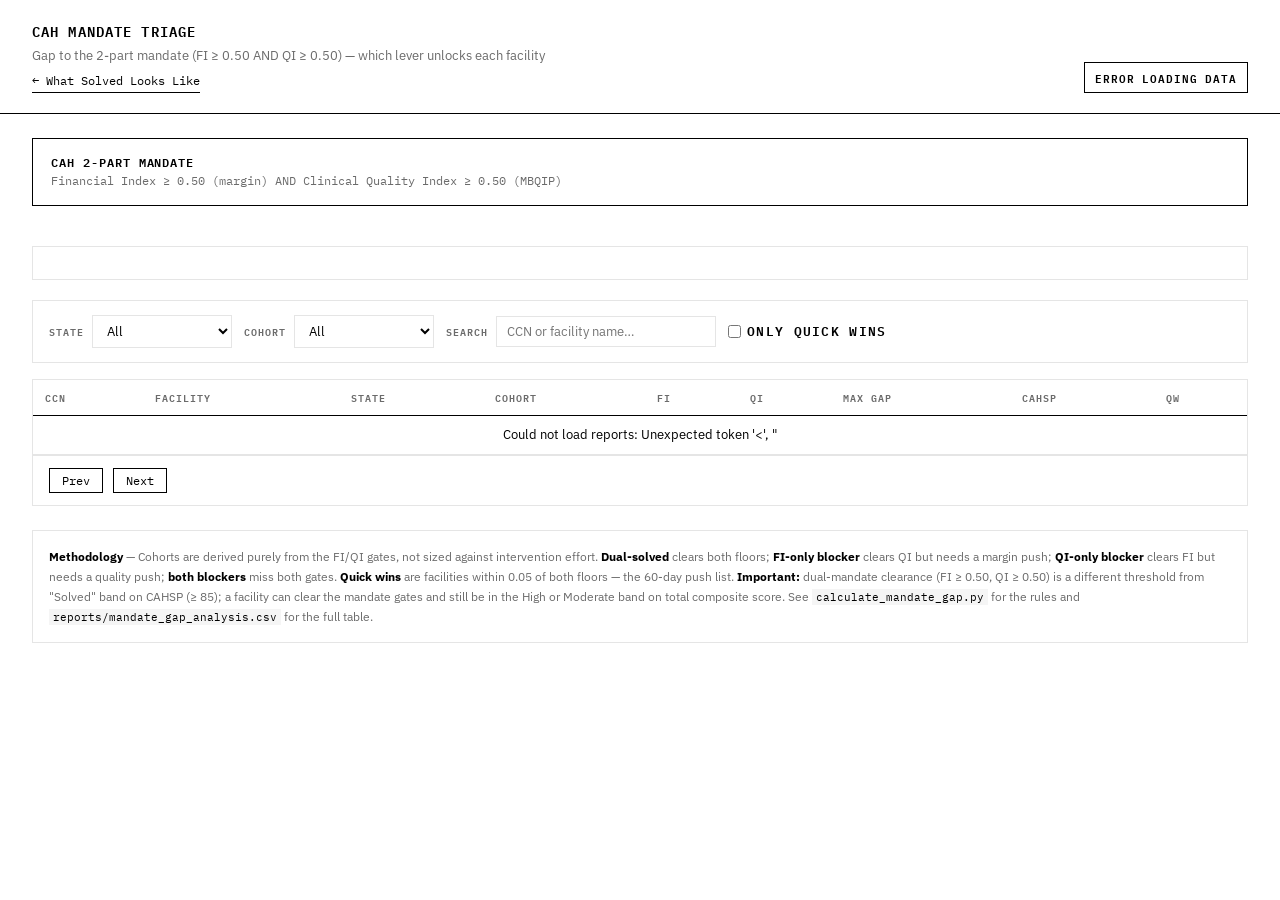
==== commit 617d3ae4: "fix(dashboard): ship reports with Vercel build so national+mandate pages load vercel.json scopes the" ====
--- a/dashboard/mandate.html
+++ b/dashboard/mandate.html
@@ -281,7 +281,7 @@
 </div>
 
 <script>
-const REPORTS = '../reports/';
+const REPORTS = 'reports/';
 const PAGE_SIZE = 50;
 const FI_FLOOR = 0.5;
 const QI_FLOOR = 0.5;
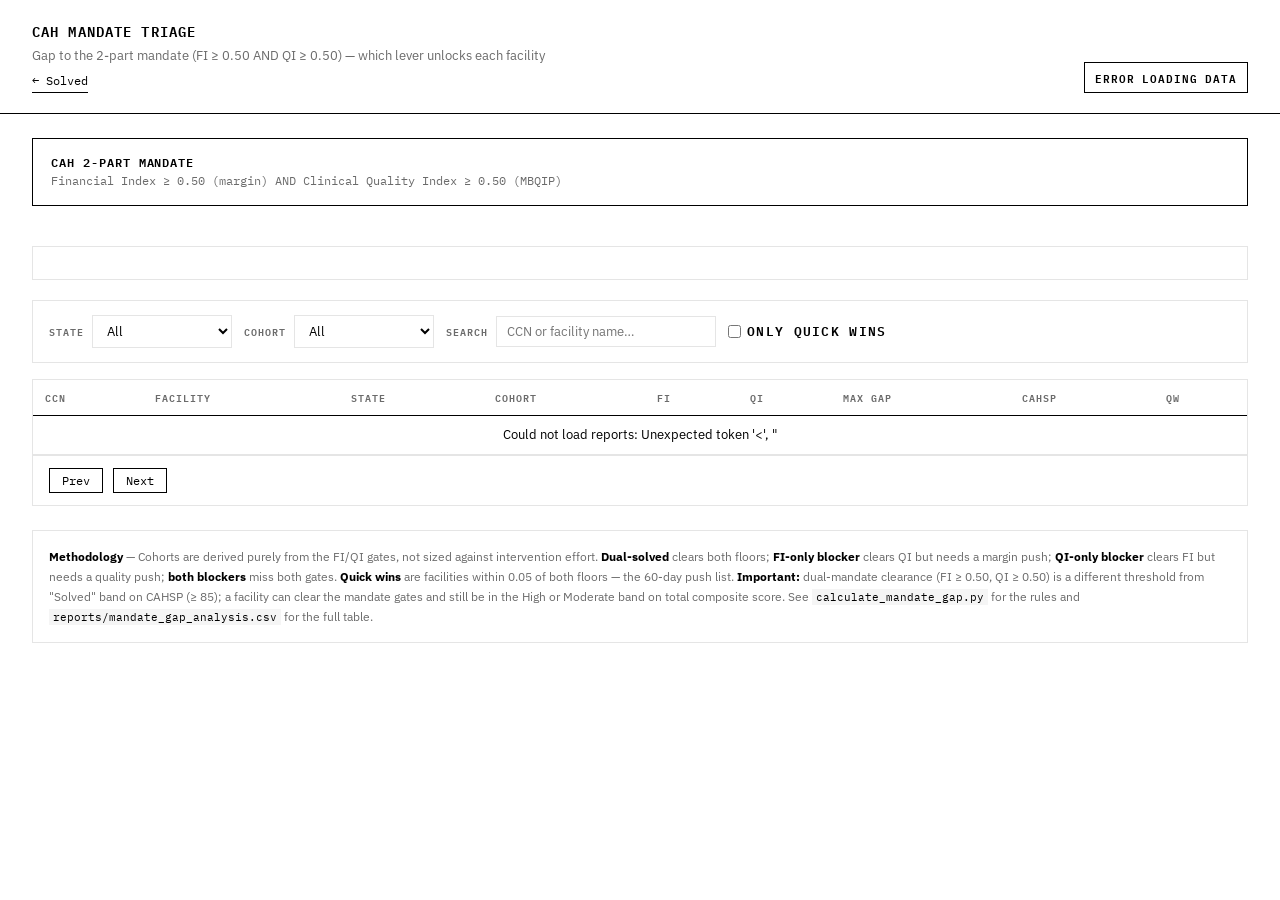
==== commit fcc009c4: "Shorten dashboard tab labels to single words Rename the four top-nav tabs from "The Problem" / "The " ====
--- a/dashboard/mandate.html
+++ b/dashboard/mandate.html
@@ -4,6 +4,10 @@
 <meta charset="UTF-8">
 <meta name="viewport" content="width=device-width, initial-scale=1.0">
 <title>CAH Mandate Triage — Gap to FI ≥ 0.50 AND QI ≥ 0.50</title>
+<link rel="icon" href="/favicon.svg" type="image/svg+xml">
+<link rel="icon" href="/favicon.ico" sizes="32x32">
+<link rel="apple-touch-icon" href="/apple-touch-icon.png">
+<link rel="manifest" href="/site.webmanifest">
 <link rel="preconnect" href="https://fonts.googleapis.com">
 <link rel="preconnect" href="https://fonts.gstatic.com" crossorigin>
 <link href="https://fonts.googleapis.com/css2?family=IBM+Plex+Sans:wght@300;400;500;600;700&family=IBM+Plex+Mono:wght@400;500;600&display=swap" rel="stylesheet">
@@ -208,7 +212,7 @@
     <div>
         <h1>CAH Mandate Triage</h1>
         <div class="subtitle">Gap to the 2-part mandate (FI ≥ 0.50 AND QI ≥ 0.50) — which lever unlocks each facility</div>
-        <a class="back-link" href="index.html#solved">&larr; What Solved Looks Like</a>
+        <a class="back-link" href="index.html#solved">&larr; Solved</a>
     </div>
     <div class="status-chip" id="data-status">Loading…</div>
 </header>
